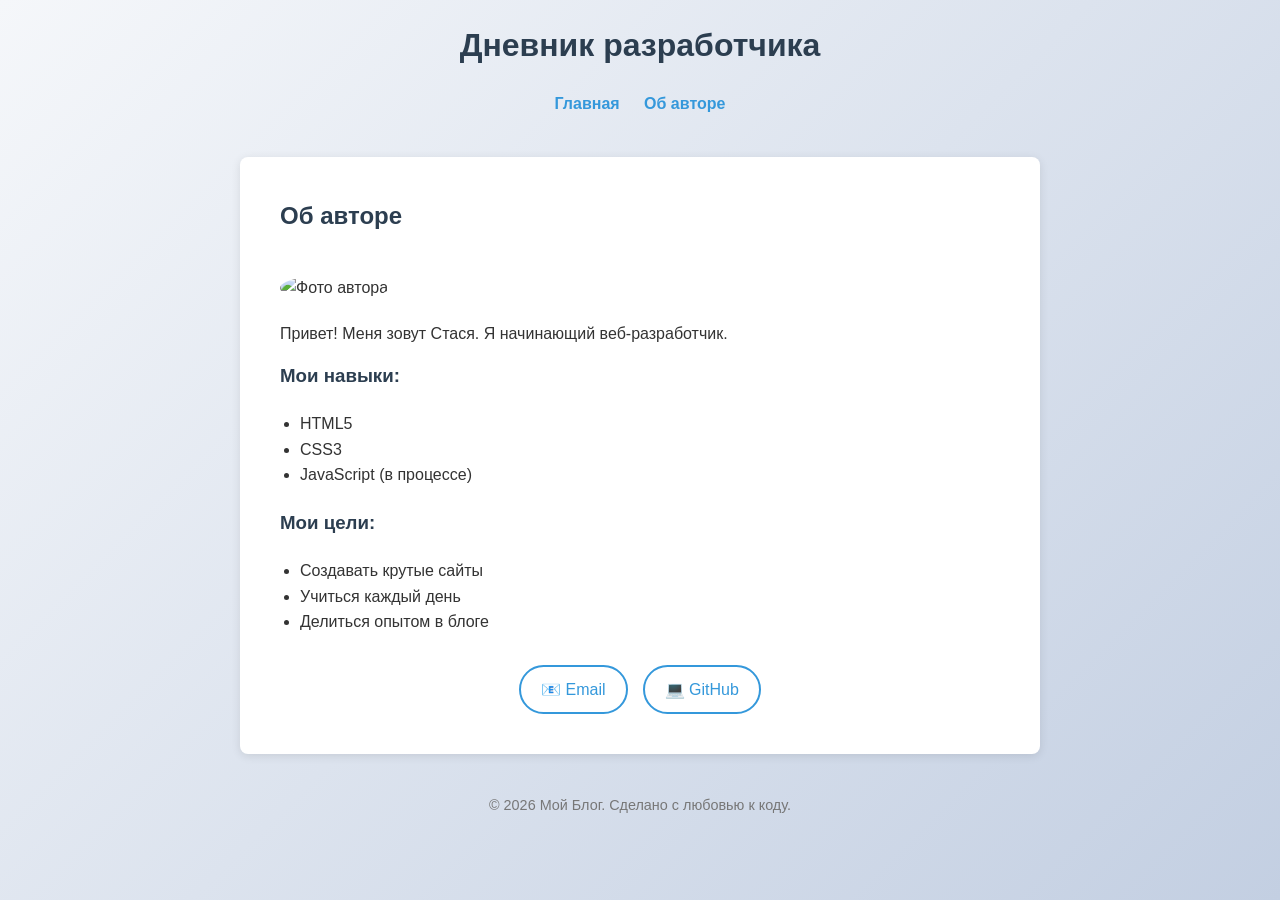
==== about.html @ 551efc10 "Первый сайт" ====
<!DOCTYPE html>
<html lang="ru">
<head>
    <meta charset="UTF-8">
    <meta name="viewport" content="width=device-width, initial-scale=1.0">
    <title>Мой блог — Об авторе</title>
    <link rel="stylesheet" href="style.css">
</head>
<body>

    <header>
        <h1>Дневник разработчика</h1>
        <nav>
            <a href="index.html">Главная</a>
            <a href="about.html">Об авторе</a>
        </nav>
    </header>

    <main>
        <article>
            <h2>Об авторе</h2>
            
            <img src="https://sun9-21.userapi.com/s/v1/ig2/hvpaWjlngteQZIl_JsaxWdLoWwYb4HKaOeaKpDmnPaCpQ6my7NATu8GvSOJfk8CdP_wfBxCVUOf9HFGpiiOIr9Lc.jpg?quality=95&as=32x45,48x68,72x102,108x153,160x227,240x341,360x511,480x681,540x766,640x908,720x1022,1080x1533,1280x1817,1440x2044&from=bu&u=fYqLtEGnHd-pkW7Uq1I-mHCxgcQSzGH3eMT022jJL8Y&cs=1280x0" alt="Фото автора" style="width: 150px; border-radius: 50%;">

            <p>Привет! Меня зовут Стася. Я начинающий веб-разработчик.</p>
            
            <h3>Мои навыки:</h3>
            <ul>
                <li>HTML5</li>
                <li>CSS3</li>
                <li>JavaScript (в процессе)</li>
            </ul>

            <h3>Мои цели:</h3>
            <ul>
                <li>Создавать крутые сайты</li>
                <li>Учиться каждый день</li>
                <li>Делиться опытом в блоге</li>
            </ul>

            <div class="social-links">
                <a href="mailto:tvoy@email.com">📧 Email</a>
                <a href="https://github.com" target="_blank">💻 GitHub</a>
            </div>
        </article>
    </main>

    <footer>
        <p>&copy; 2026 Мой Блог. Сделано с любовью к коду.</p>
    </footer>

</body>
</html>
---- style.css ----
/* 1. Сброс базовых отступов */
* {
    margin: 0;
    padding: 0;
    box-sizing: border-box;
}

/* 2. Общие стили для всей страницы */
body {
    font-family: 'Segoe UI', Tahoma, Geneva, Verdana, sans-serif;
    line-height: 1.6;
    color: #333;
    background-color: #f4f4f9;
    padding: 20px;
    background: linear-gradient(135deg, #f5f7fa 0%, #c3cfe2 100%);
    min-height: 100vh;  /* чтобы градиент тянулся на всю высоту */
}

/* 3. Ограничиваем ширину контента */
main {
    max-width: 800px;
    margin: 0 auto;
    background: #fff;
    padding: 40px;
    border-radius: 8px;
    box-shadow: 0 2px 10px rgba(0,0,0,0.1);
}

/* 4. Заголовки */
h1, h2, h3 {
    margin-bottom: 20px;
    color: #2c3e50;
}

/* 5. Текст и списки */
p {
    margin-bottom: 15px;
}

ul {
    margin-left: 20px;
    margin-bottom: 20px;
}

/* 6. Изображения */
img {
    max-width: 100%;
    height: auto;
    border-radius: 4px;
    margin: 20px 0;
}

/* 7. Шапка и навигация */
header {
    text-align: center;
    margin-bottom: 40px;
}

nav a {
    text-decoration: none;
    color: #3498db;
    margin: 0 10px;
    font-weight: bold;
}

nav a:hover {
    text-decoration: underline;
}

/* 8. Подвал */
footer {
    text-align: center;
    margin-top: 40px;
    font-size: 0.9em;
    color: #777;
}

/* 9. Мета-информация */
.meta {
    font-size: 0.9em;
    color: #888;
    margin-bottom: 20px;
}

/* 10. Карточка поста (основной блок) */
.post-card {
    display: flex;
    flex-direction: column;
    margin-bottom: 40px;
    padding: 20px;
    background-color: #fff;
    border-radius: 12px;
    border-bottom: 1px solid #eee;
    transition: transform 0.3s ease, box-shadow 0.3s ease;
    cursor: pointer;
}

.post-card:hover {
    transform: translateY(-8px);
    box-shadow: 0 10px 20px rgba(0, 0, 0, 0.1);
    border-color: #3498db;
}

.post-image {
    width: 100%;
    height: 250px;
    object-fit: cover;
    border-radius: 8px;
}

.post-card:hover .post-image {
    filter: brightness(1.05);
    transition: filter 0.3s ease;
}

.post-content {
    padding: 20px 0;
}

.read-more {
    display: inline-block;
    margin-top: 10px;
    color: #3498db;
    text-decoration: none;
    font-weight: bold;
}
.center-image {
    display: block;
    margin-left: auto;
    margin-right: auto;
}

.social-links {
    display: flex;
    gap: 15px;
    justify-content: center;
    margin-top: 30px;
}

.social-links a {
    text-decoration: none;
    color: #3498db;
    padding: 10px 20px;
    border: 2px solid #3498db;
    border-radius: 30px;
    transition: 0.3s;
}

.social-links a:hover {
    background: #3498db;
    color: white;
}
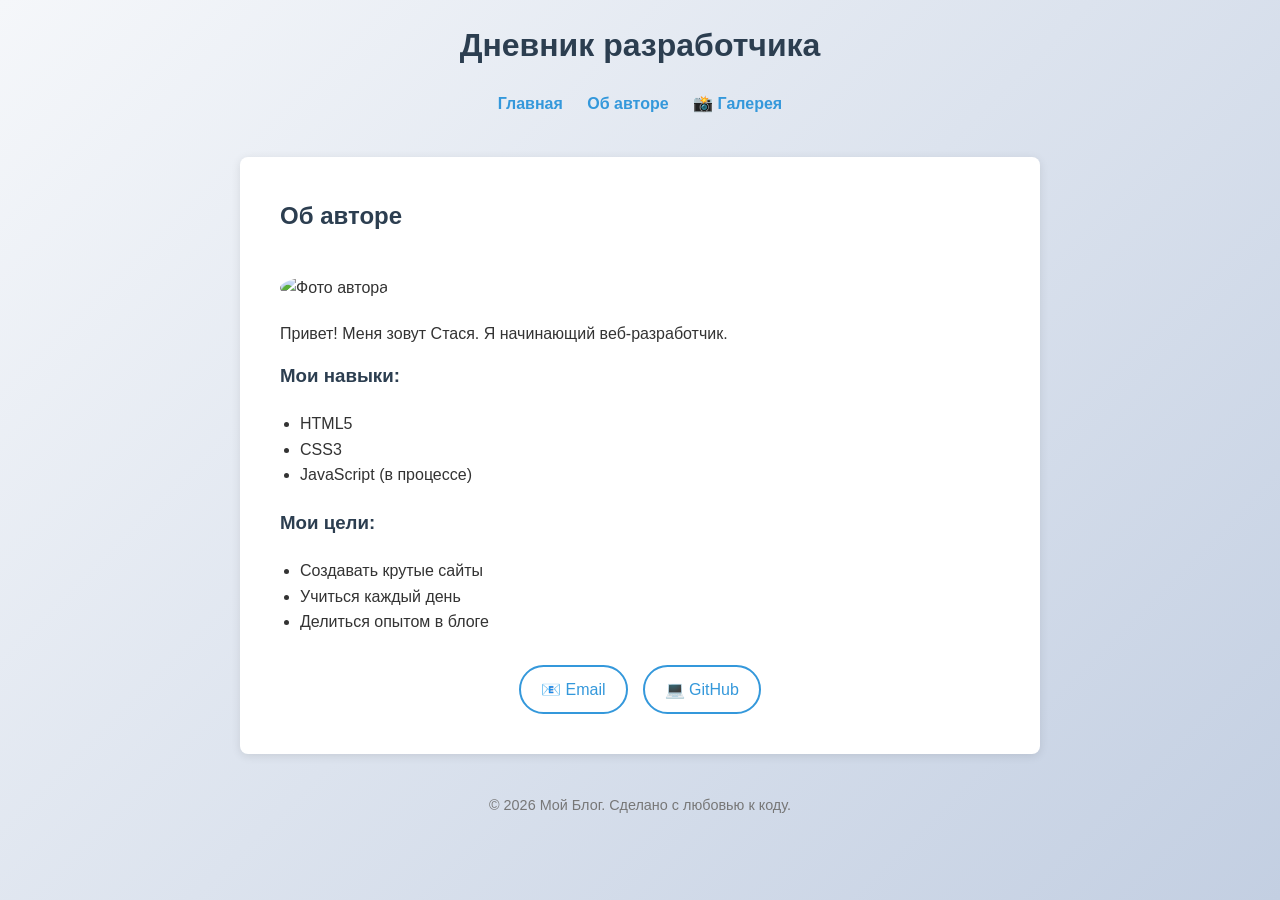
==== commit 54ba37d2: "Update about.html" ====
--- a/about.html
+++ b/about.html
@@ -10,10 +10,11 @@
 
     <header>
         <h1>Дневник разработчика</h1>
-        <nav>
-            <a href="index.html">Главная</a>
-            <a href="about.html">Об авторе</a>
-        </nav>
+       <nav>
+    <a href="index.html">Главная</a>
+    <a href="about.html">Об авторе</a>
+    <a href="gallery.html">📸 Галерея</a>
+</nav>
     </header>
 
     <main>
@@ -50,4 +51,4 @@
     </footer>
 
 </body>
-</html>+</html>
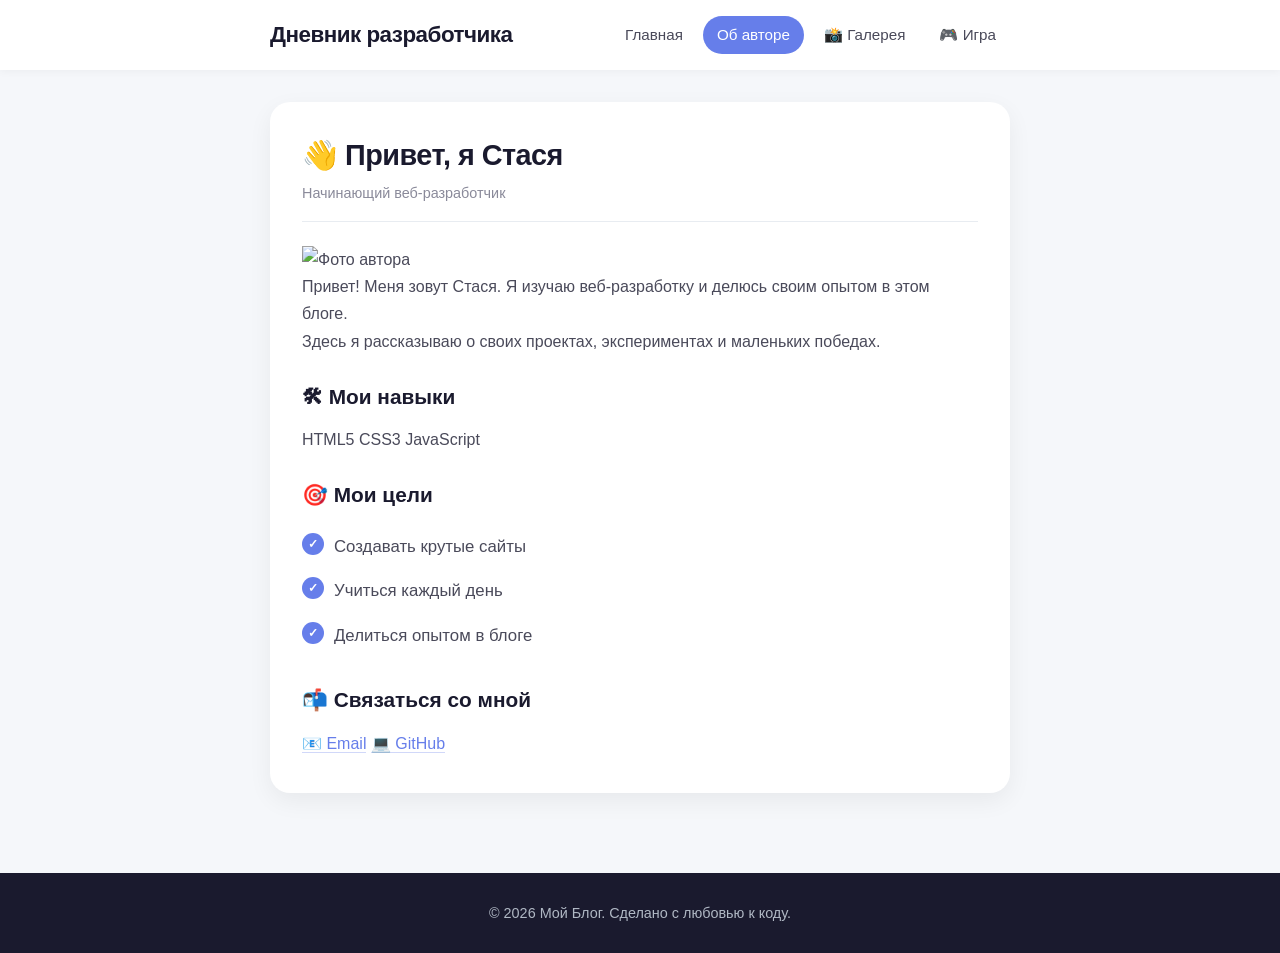
==== commit 9979b848: "Update about.html обновление контента" ====
--- a/about.html
+++ b/about.html
@@ -3,51 +3,71 @@
 <head>
     <meta charset="UTF-8">
     <meta name="viewport" content="width=device-width, initial-scale=1.0">
-    <title>Мой блог — Об авторе</title>
+    <title>Об авторе — Дневник разработчика</title>
     <link rel="stylesheet" href="style.css">
 </head>
 <body>
 
-    <header>
-        <h1>Дневник разработчика</h1>
-       <nav>
-    <a href="index.html">Главная</a>
-    <a href="about.html">Об авторе</a>
-    <a href="gallery.html">📸 Галерея</a>
-</nav>
+    <header class="site-header">
+        <div class="container">
+            <h1 class="site-title">Дневник разработчика</h1>
+            <nav class="site-nav">
+                <a href="index.html">Главная</a>
+                <a href="about.html" class="active">Об авторе</a>
+                <a href="gallery.html">📸 Галерея</a>
+                <a href="game.html">🎮 Игра</a>
+            </nav>
+        </div>
     </header>
 
-    <main>
-        <article>
-            <h2>Об авторе</h2>
-            
-            <img src="https://sun9-21.userapi.com/s/v1/ig2/hvpaWjlngteQZIl_JsaxWdLoWwYb4HKaOeaKpDmnPaCpQ6my7NATu8GvSOJfk8CdP_wfBxCVUOf9HFGpiiOIr9Lc.jpg?quality=95&as=32x45,48x68,72x102,108x153,160x227,240x341,360x511,480x681,540x766,640x908,720x1022,1080x1533,1280x1817,1440x2044&from=bu&u=fYqLtEGnHd-pkW7Uq1I-mHCxgcQSzGH3eMT022jJL8Y&cs=1280x0" alt="Фото автора" style="width: 150px; border-radius: 50%;">
+    <main class="container">
 
-            <p>Привет! Меня зовут Стася. Я начинающий веб-разработчик.</p>
-            
-            <h3>Мои навыки:</h3>
-            <ul>
-                <li>HTML5</li>
-                <li>CSS3</li>
-                <li>JavaScript (в процессе)</li>
-            </ul>
+        <article class="post about-page">
+            <header class="post__header">
+                <h2 class="post__title">👋 Привет, я Стася</h2>
+                <p class="meta">Начинающий веб-разработчик</p>
+            </header>
 
-            <h3>Мои цели:</h3>
-            <ul>
-                <li>Создавать крутые сайты</li>
-                <li>Учиться каждый день</li>
-                <li>Делиться опытом в блоге</li>
-            </ul>
+            <div class="about-profile">
+                <img src="https://sun9-21.userapi.com/s/v1/ig2/hvpaWjlngteQZIl_JsaxWdLoWwYb4HKaOeaKpDmnPaCpQ6my7NATu8GvSOJfk8CdP_wfBxCVUOf9HFGpiiOIr9Lc.jpg?quality=95&as=32x45,48x68,72x102,108x153,160x227,240x341,360x511,480x681,540x766,640x908,720x1022,1080x1533,1280x1817,1440x2044&from=bu&u=fYqLtEGnHd-pkW7Uq1I-mHCxgcQSzGH3eMT022jJL8Y&cs=1280x0"
+                     alt="Фото автора"
+                     class="about-profile__avatar">
 
-            <div class="social-links">
-                <a href="mailto:tvoy@email.com">📧 Email</a>
-                <a href="https://github.com" target="_blank">💻 GitHub</a>
+                <div class="about-profile__info">
+                    <p>Привет! Меня зовут Стася. Я изучаю веб-разработку и делюсь своим опытом в этом блоге.</p>
+                    <p>Здесь я рассказываю о своих проектах, экспериментах и маленьких победах.</p>
+                </div>
             </div>
+
+            <section class="content">
+                <h3>🛠 Мои навыки</h3>
+                <div class="skill-chips">
+                    <span class="chip">HTML5</span>
+                    <span class="chip">CSS3</span>
+                    <span class="chip chip--progress">JavaScript</span>
+                </div>
+
+                <h3>🎯 Мои цели</h3>
+                <ul class="checklist">
+                    <li>Создавать крутые сайты</li>
+                    <li>Учиться каждый день</li>
+                    <li>Делиться опытом в блоге</li>
+                </ul>
+
+                <h3>📬 Связаться со мной</h3>
+                <div class="social-links">
+                    <a href="mailto:stardragon.design@mail.ru">📧 Email</a>
+                <a href="https://github.com/StarDragon59" target="_blank">💻 GitHub</a>
+                </div>
+            </section>
         </article>
+
     </main>
 
-    <footer>
-        <p>&copy; 2026 Мой Блог. Сделано с любовью к коду.</p>
+    <footer class="site-footer">
+        <div class="container">
+            <p>&copy; 2026 Мой Блог. Сделано с любовью к коду.</p>
+        </div>
     </footer>
 
 </body>
--- a/style.css
+++ b/style.css
@@ -1,152 +1,447 @@
-/* 1. Сброс базовых отступов */
+/* ============================================
+   ПЕРЕМЕННЫЕ И БАЗА
+============================================ */
+:root {
+    --bg: #f5f7fa;
+    --bg-card: #ffffff;
+    --text-primary: #1a1a2e;
+    --text-secondary: #4a4a5a;
+    --text-muted: #8a8a9a;
+    --accent: #667eea;
+    --accent-hover: #5568d3;
+    --border: #e8ecf1;
+    --shadow-sm: 0 2px 8px rgba(0, 0, 0, 0.04);
+    --shadow-md: 0 8px 24px rgba(0, 0, 0, 0.06);
+    --shadow-lg: 0 16px 48px rgba(0, 0, 0, 0.10);
+    --radius: 20px;
+    --radius-sm: 12px;
+    --transition: 0.25s ease;
+}
+
 * {
     margin: 0;
     padding: 0;
     box-sizing: border-box;
 }
 
-/* 2. Общие стили для всей страницы */
 body {
-    font-family: 'Segoe UI', Tahoma, Geneva, Verdana, sans-serif;
-    line-height: 1.6;
-    color: #333;
-    background-color: #f4f4f9;
-    padding: 20px;
-    background: linear-gradient(135deg, #f5f7fa 0%, #c3cfe2 100%);
-    min-height: 100vh;  /* чтобы градиент тянулся на всю высоту */
-}
-
-/* 3. Ограничиваем ширину контента */
-main {
-    max-width: 800px;
+    font-family: -apple-system, BlinkMacSystemFont, 'Segoe UI', Roboto, sans-serif;
+    background: var(--bg);
+    color: var(--text-secondary);
+    line-height: 1.7;
+    min-height: 100vh;
+    display: flex;
+    flex-direction: column;
+    -webkit-font-smoothing: antialiased;
+}
+
+.container {
+    max-width: 780px;
     margin: 0 auto;
-    background: #fff;
-    padding: 40px;
-    border-radius: 8px;
-    box-shadow: 0 2px 10px rgba(0,0,0,0.1);
-}
-
-/* 4. Заголовки */
-h1, h2, h3 {
-    margin-bottom: 20px;
-    color: #2c3e50;
-}
-
-/* 5. Текст и списки */
-p {
-    margin-bottom: 15px;
-}
-
-ul {
-    margin-left: 20px;
-    margin-bottom: 20px;
-}
-
-/* 6. Изображения */
-img {
+    padding: 0 20px;
+    width: 100%;
+}
+
+/* ============================================
+   ШАПКА САЙТА
+============================================ */
+.site-header {
+    background: var(--bg-card);
+    box-shadow: var(--shadow-sm);
+    position: sticky;
+    top: 0;
+    z-index: 100;
+    padding: 16px 0;
+}
+
+.site-header .container {
+    display: flex;
+    justify-content: space-between;
+    align-items: center;
+    flex-wrap: wrap;
+    gap: 12px;
+}
+
+.site-title {
+    font-size: 1.4rem;
+    font-weight: 800;
+    color: var(--text-primary);
+    letter-spacing: -0.5px;
+}
+
+.site-nav {
+    display: flex;
+    gap: 6px;
+    flex-wrap: wrap;
+}
+
+.site-nav a {
+    text-decoration: none;
+    color: var(--text-secondary);
+    font-size: 0.95rem;
+    font-weight: 500;
+    padding: 6px 14px;
+    border-radius: 40px;
+    transition: all var(--transition);
+}
+
+.site-nav a:hover {
+    background: rgba(102, 126, 234, 0.08);
+    color: var(--accent);
+}
+
+.site-nav a.active {
+    background: var(--accent);
+    color: #fff;
+}
+
+/* ============================================
+   ОСНОВНОЙ КОНТЕНТ
+============================================ */
+main.container {
+    padding-top: 32px;
+    padding-bottom: 48px;
+    flex: 1;
+}
+
+/* ============================================
+   🐱 БЛОК СО СЛУЧАЙНЫМ КОТИКОМ
+============================================ */
+.cat-block {
+    margin-bottom: 32px;
+}
+
+.cat-card {
+    background: var(--bg-card);
+    border-radius: var(--radius);
+    box-shadow: var(--shadow-md);
+    overflow: hidden;
+    transition: transform var(--transition), box-shadow var(--transition);
+}
+
+.cat-card:hover {
+    transform: translateY(-3px);
+    box-shadow: var(--shadow-lg);
+}
+
+.cat-card__header {
+    display: flex;
+    align-items: center;
+    gap: 10px;
+    padding: 16px 22px;
+    border-bottom: 1px solid var(--border);
+}
+
+.cat-card__emoji {
+    font-size: 1.3rem;
+}
+
+.cat-card__title {
+    font-weight: 700;
+    color: var(--text-primary);
+    font-size: 1rem;
+}
+
+.cat-card__image-wrapper {
+    width: 100%;
+    aspect-ratio: 4 / 3;
+    background: #eef1f5;
+    overflow: hidden;
+}
+
+.cat-card__image-wrapper img {
+    width: 100%;
+    height: 100%;
+    object-fit: cover;
+    display: block;
+    transition: transform 0.5s ease;
+}
+
+.cat-card:hover .cat-card__image-wrapper img {
+    transform: scale(1.03);
+}
+
+.cat-card .btn {
+    margin: 16px 22px 22px;
+}
+
+/* ============================================
+   СТАТЬЯ (ПОСТ)
+============================================ */
+.post {
+    background: var(--bg-card);
+    border-radius: var(--radius);
+    box-shadow: var(--shadow-md);
+    padding: 36px 32px;
+    margin-bottom: 32px;
+}
+
+.post__header {
+    margin-bottom: 24px;
+    padding-bottom: 16px;
+    border-bottom: 1px solid var(--border);
+}
+
+.post__title {
+    font-size: 1.8rem;
+    font-weight: 800;
+    color: var(--text-primary);
+    letter-spacing: -0.5px;
+    margin-bottom: 8px;
+    line-height: 1.2;
+}
+
+.meta {
+    font-size: 0.9rem;
+    color: var(--text-muted);
+}
+
+.content p {
+    margin-bottom: 16px;
+    font-size: 1.05rem;
+}
+
+.content h3 {
+    font-size: 1.3rem;
+    color: var(--text-primary);
+    margin: 24px 0 12px;
+    font-weight: 700;
+}
+
+.content a {
+    color: var(--accent);
+    text-decoration: none;
+    font-weight: 500;
+    border-bottom: 1px solid rgba(102, 126, 234, 0.3);
+    transition: border-color var(--transition);
+}
+
+.content a:hover {
+    border-bottom-color: var(--accent);
+}
+
+.center-image {
+    display: block;
     max-width: 100%;
     height: auto;
-    border-radius: 4px;
-    margin: 20px 0;
-}
-
-/* 7. Шапка и навигация */
-header {
+    border-radius: var(--radius-sm);
+    margin: 24px auto;
+    box-shadow: var(--shadow-sm);
+}
+
+/* Список с галочками */
+.checklist {
+    list-style: none;
+    padding: 0;
+    margin-bottom: 20px;
+}
+
+.checklist li {
+    padding: 8px 0 8px 32px;
+    position: relative;
+    font-size: 1.05rem;
+}
+
+.checklist li::before {
+    content: "✓";
+    position: absolute;
+    left: 0;
+    top: 8px;
+    width: 22px;
+    height: 22px;
+    background: var(--accent);
+    color: #fff;
+    border-radius: 50%;
+    display: flex;
+    align-items: center;
+    justify-content: center;
+    font-size: 0.75rem;
+    font-weight: bold;
+}
+
+.post__footer {
+    margin-top: 24px;
+    padding-top: 16px;
+    border-top: 1px solid var(--border);
+}
+
+.post__tags {
+    font-size: 0.9rem;
+    color: var(--text-muted);
+}
+
+/* ============================================
+   😂 КАРТОЧКА СО ШУТКОЙ
+============================================ */
+.joke-block {
+    margin-bottom: 16px;
+}
+
+.joke-card {
+    background: linear-gradient(135deg, #667eea 0%, #764ba2 100%);
+    border-radius: var(--radius);
+    box-shadow: var(--shadow-md);
+    padding: 28px 26px 26px;
+    color: #fff;
+    transition: transform var(--transition), box-shadow var(--transition);
+}
+
+.joke-card:hover {
+    transform: translateY(-3px);
+    box-shadow: var(--shadow-lg);
+}
+
+.joke-card__header {
+    display: flex;
+    align-items: center;
+    gap: 10px;
+    margin-bottom: 16px;
+    opacity: 0.9;
+}
+
+.joke-card__emoji {
+    font-size: 1.3rem;
+}
+
+.joke-card__title {
+    font-weight: 600;
+    font-size: 0.95rem;
+    text-transform: uppercase;
+    letter-spacing: 0.5px;
+}
+
+.joke-card__text {
+    font-size: 1.25rem;
+    font-weight: 500;
+    line-height: 1.5;
+    margin-bottom: 22px;
+    min-height: 60px;
+}
+
+.joke-card .btn {
+    background: rgba(255, 255, 255, 0.95);
+    color: var(--accent);
+    border: none;
+}
+
+.joke-card .btn:hover {
+    background: #fff;
+    color: var(--accent-hover);
+}
+
+/* ============================================
+   КНОПКИ
+============================================ */
+.btn {
+    display: inline-block;
+    padding: 12px 24px;
+    border-radius: 40px;
+    font-size: 0.95rem;
+    font-weight: 600;
+    cursor: pointer;
+    text-decoration: none;
+    transition: all var(--transition);
+    border: none;
+    font-family: inherit;
+}
+
+.btn--primary {
+    background: var(--accent);
+    color: #fff;
+}
+
+.btn--primary:hover {
+    background: var(--accent-hover);
+    transform: scale(1.03);
+}
+
+.btn--primary:active {
+    transform: scale(0.98);
+}
+
+.btn--ghost {
+    background: transparent;
+    color: var(--accent);
+    border: 2px solid var(--accent);
+}
+
+.btn--ghost:hover {
+    background: var(--accent);
+    color: #fff;
+}
+
+/* ============================================
+   ПОДВАЛ
+============================================ */
+.site-footer {
+    background: #1a1a2e;
+    color: #b0b8c4;
     text-align: center;
-    margin-bottom: 40px;
-}
-
-nav a {
-    text-decoration: none;
-    color: #3498db;
-    margin: 0 10px;
-    font-weight: bold;
-}
-
-nav a:hover {
-    text-decoration: underline;
-}
-
-/* 8. Подвал */
-footer {
-    text-align: center;
-    margin-top: 40px;
-    font-size: 0.9em;
-    color: #777;
-}
-
-/* 9. Мета-информация */
-.meta {
-    font-size: 0.9em;
-    color: #888;
-    margin-bottom: 20px;
-}
-
-/* 10. Карточка поста (основной блок) */
-.post-card {
-    display: flex;
-    flex-direction: column;
-    margin-bottom: 40px;
-    padding: 20px;
-    background-color: #fff;
-    border-radius: 12px;
-    border-bottom: 1px solid #eee;
-    transition: transform 0.3s ease, box-shadow 0.3s ease;
-    cursor: pointer;
-}
-
-.post-card:hover {
-    transform: translateY(-8px);
-    box-shadow: 0 10px 20px rgba(0, 0, 0, 0.1);
-    border-color: #3498db;
-}
-
-.post-image {
-    width: 100%;
-    height: 250px;
-    object-fit: cover;
-    border-radius: 8px;
-}
-
-.post-card:hover .post-image {
-    filter: brightness(1.05);
-    transition: filter 0.3s ease;
-}
-
-.post-content {
-    padding: 20px 0;
-}
-
-.read-more {
-    display: inline-block;
-    margin-top: 10px;
-    color: #3498db;
-    text-decoration: none;
-    font-weight: bold;
-}
-.center-image {
-    display: block;
-    margin-left: auto;
-    margin-right: auto;
-}
-
-.social-links {
-    display: flex;
-    gap: 15px;
-    justify-content: center;
-    margin-top: 30px;
-}
-
-.social-links a {
-    text-decoration: none;
-    color: #3498db;
-    padding: 10px 20px;
-    border: 2px solid #3498db;
-    border-radius: 30px;
-    transition: 0.3s;
-}
-
-.social-links a:hover {
-    background: #3498db;
-    color: white;
-}+    padding: 28px 0;
+    font-size: 0.9rem;
+}
+
+/* ============================================
+   АДАПТИВНОСТЬ
+============================================ */
+@media (max-width: 768px) {
+    .site-header .container {
+        flex-direction: column;
+        align-items: flex-start;
+    }
+
+    .site-nav a {
+        padding: 5px 12px;
+        font-size: 0.9rem;
+    }
+
+    .post {
+        padding: 24px 20px;
+    }
+
+    .post__title {
+        font-size: 1.5rem;
+    }
+
+    .cat-card__image-wrapper {
+        aspect-ratio: 3 / 2;
+    }
+
+    .joke-card {
+        padding: 24px 20px;
+    }
+
+    .joke-card__text {
+        font-size: 1.1rem;
+    }
+}
+
+@media (max-width: 480px) {
+    .site-title {
+        font-size: 1.2rem;
+    }
+
+    .post__title {
+        font-size: 1.3rem;
+    }
+
+    .content p,
+    .checklist li {
+        font-size: 1rem;
+    }
+}
+
+/* Плавное появление при загрузке */
+@keyframes fadeInUp {
+    from { opacity: 0; transform: translateY(20px); }
+    to   { opacity: 1; transform: translateY(0); }
+}
+
+.cat-block,
+.post,
+.joke-block {
+    animation: fadeInUp 0.5s ease-out backwards;
+}
+
+.post       { animation-delay: 0.1s; }
+.joke-block { animation-delay: 0.2s; }
